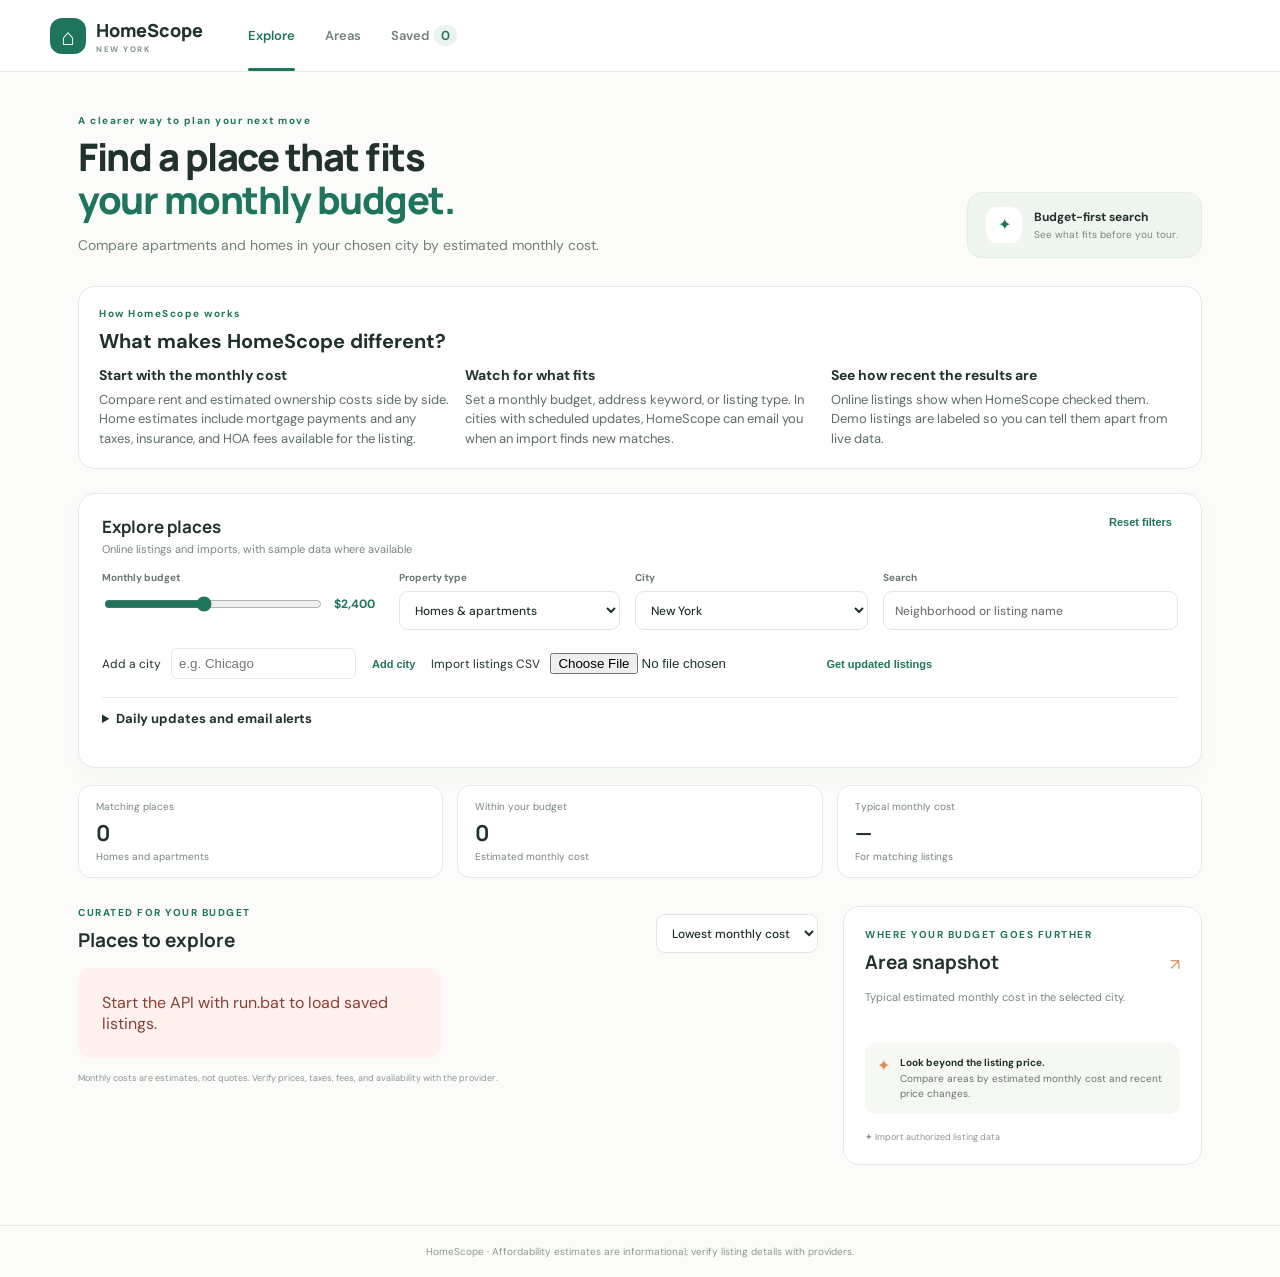
==== web/index.html @ d8117fb5 "initial" ====
<!doctype html>
<html lang="en"><head><meta charset="utf-8"><meta name="viewport" content="width=device-width, initial-scale=1"><title>HomeScope | Home Affordability Explorer</title><link rel="stylesheet" href="styles.css"></head>
<body>
<header class="topbar"><a class="brand" href="#"><span class="brand-mark">⌂</span><span>HomeScope<span class="brand-sub" id="currentCity">NEW YORK</span></span></a><nav><a class="active" href="#search">Explore</a><a href="#areas">Areas</a><a href="#saved">Saved <span id="savedCount" class="nav-count">0</span></a></nav><div class="account-buttons"><button class="clear-button" id="signIn" hidden>Sign in with Google</button><button class="clear-button" id="signOut" hidden>Sign out</button></div></header>
<main class="page">
<section class="hero"><div><p class="eyebrow">A clearer way to plan your next move</p><h1>Find a place that fits<br><em>your monthly budget.</em></h1><p class="intro">Compare apartments and homes in your chosen city by estimated monthly cost.</p></div><div class="hero-note"><span class="note-icon">✦</span><div><b>Budget-first search</b><small>See what fits before you tour.</small></div></div></section>
<p class="account-status" id="accountStatus" role="status"></p>
<section class="highlights" aria-labelledby="highlightsTitle">
  <p class="eyebrow">How HomeScope works</p>
  <h2 id="highlightsTitle">What makes HomeScope different?</h2>
  <div class="highlight-grid">
    <article><h3>Start with the monthly cost</h3><p>Compare rent and estimated ownership costs side by side. Home estimates include mortgage payments and any taxes, insurance, and HOA fees available for the listing.</p></article>
    <article><h3>Watch for what fits</h3><p>Set a monthly budget, address keyword, or listing type. In cities with scheduled updates, HomeScope can email you when an import finds new matches.</p></article>
    <article><h3>See how recent the results are</h3><p>Online listings show when HomeScope checked them. Demo listings are labeled so you can tell them apart from live data.</p></article>
  </div>
</section>
<section class="search-panel" id="search"><div class="filter-heading"><div><h2>Explore places</h2><p>Online listings and imports, with sample data where available</p></div><button class="clear-button" id="clearFilters">Reset filters</button></div><div class="filters"><label>Monthly budget <div class="range-row"><input id="budget" type="range" min="900" max="4200" step="100" value="2400"><strong id="budgetValue">$2,400</strong></div></label><label>Property type<select id="type"><option value="all">Homes & apartments</option><option value="House">Houses</option><option value="Apartment">Apartments</option></select></label><label>City<select id="area"><option>New York</option></select></label><label>Search<input id="searchText" type="search" placeholder="Neighborhood or listing name"></label></div>
<div class="city-tools">
<form id="addCity"><label for="cityName">Add a city</label><input id="cityName" maxlength="80" required placeholder="e.g. Chicago"><button class="clear-button" type="submit">Add city</button></form>
<label>Import listings CSV <input id="csvFile" type="file" accept=".csv,text/csv"></label>
<button class="clear-button" id="syncFeed" type="button">Get updated listings</button>
</div>
<details class="feed-settings">
<summary>Daily updates and email alerts</summary>
<p id="feedStatus" role="status"></p>
<form id="marketForm" hidden>
  <label>City for online listings <input id="marketCity" maxlength="80" required placeholder="e.g. Chicago"></label>
  <label>State abbreviation <input id="marketState" minlength="2" maxlength="2" pattern="[A-Za-z]{2}" required placeholder="IL"></label>
  <button class="clear-button">Add online location</button>
</form>
<label><input type="checkbox" id="scheduleCity" disabled> Include this city in daily sync</label>
<form id="watchForm">
<label>Email <input id="watchEmail" type="email" maxlength="254" required autocomplete="email"></label>
<label>Max estimated monthly cost <input id="watchBudget" type="number" min="1" max="100000" placeholder="Optional"></label>
<label>Address keyword <input id="watchKeyword" maxlength="100" placeholder="Optional"></label>
<label>Listing type <select id="watchType"><option value="all">Either</option><option value="House">For sale</option><option value="Apartment">For rent</option></select></label>
<p>Email watches are available to the owner and approved users. Set a budget, keyword, or listing type. Alerts only run for cities included in daily sync.</p>
<button class="clear-button" id="watchSave" disabled>Subscribe or update</button>
<button class="clear-button" id="watchRemove" type="button">Unsubscribe</button>
</form>
</details>
<details class="feed-settings" id="ownerPanel" hidden>
<summary>Manage sync-admin access</summary>
<form id="adminForm">
  <label>Verified Google email <input id="adminEmail" type="email" maxlength="254" required></label>
  <button class="clear-button" value="grant">Grant sync access</button>
  <button class="clear-button" value="revoke">Remove sync access</button>
</form>
<p id="adminStatus" role="status"></p>
</details>
<p class="muted" id="feedAction" role="status"></p>
<p id="cityStatus" class="muted" role="status"></p></section>
<section class="stats"><article><span>Matching places</span><b id="count">0</b><small>Homes and apartments</small></article><article><span>Within your budget</span><b id="affordableCount">0</b><small>Estimated monthly cost</small></article><article><span>Typical monthly cost</span><b id="avgPayment">—</b><small>For matching listings</small></article></section>
<div class="content-grid"><section class="results"><div class="section-head"><div><p class="eyebrow">CURATED FOR YOUR BUDGET</p><h2>Places to explore</h2></div><select id="sort"><option value="cost">Lowest monthly cost</option><option value="price">Lowest listing price</option><option value="change">Largest price drop</option></select></div><div class="listing-grid" id="listingGrid"></div><div class="empty hidden" id="empty">No listings match these filters. Try a different filter or import listings for this city.</div><p class="disclaimer">Monthly costs are estimates, not quotes. Verify prices, taxes, fees, and availability with the provider.</p></section>
<aside class="area-card" id="areas"><div class="section-head"><div><p class="eyebrow">WHERE YOUR BUDGET GOES FURTHER</p><h2>Area snapshot</h2></div><span class="spark">↗</span></div><p class="muted">Typical estimated monthly cost in the selected city.</p><div id="areaBars" class="area-bars"></div><div class="difference"><span class="spark">✦</span><p><b>Look beyond the listing price.</b><br>Compare areas by estimated monthly cost and recent price changes.</p></div><div class="demo-tag">✦ Import authorized listing data</div></aside></div>
</main><footer>HomeScope · Affordability estimates are informational; verify listing details with providers.</footer><script src="auth-config.js"></script><script src="auth.js"></script><script src="app.js"></script></body></html>
---- web/styles.css ----
@import url('https://fonts.googleapis.com/css2?family=DM+Sans:wght@400;500;600;700&family=Manrope:wght@500;600;700;800&display=swap');
:root{--ink:#20312e;--muted:#77857e;--line:#e4eae5;--green:#1f745e;--pale:#edf5ef;--cream:#f8f8f3;--orange:#d77545}*{box-sizing:border-box}body{margin:0;background:#fbfcfa;color:var(--ink);font-family:'DM Sans',Arial,sans-serif}.topbar{height:72px;background:#fff;border-bottom:1px solid var(--line);display:flex;align-items:center;padding:0 max(calc((100vw - 1180px)/2),28px);gap:45px}.brand{color:var(--ink);display:flex;gap:10px;align-items:center;text-decoration:none;font:800 18px Manrope}.brand-mark{width:36px;height:36px;background:var(--green);color:#fff;border-radius:12px;display:grid;place-items:center;font-size:23px}.brand-sub{display:block;font:700 8px 'DM Sans';letter-spacing:1.5px;color:#83928a;margin-top:2px}.topbar nav{display:flex;gap:30px;flex:1;height:100%;align-items:center}.topbar nav a{text-decoration:none;color:#73817b;font-size:13px;font-weight:600;height:100%;display:flex;align-items:center;position:relative}.topbar nav a.active{color:var(--green)}.topbar nav a.active:after{content:'';height:3px;background:var(--green);position:absolute;bottom:0;left:0;right:0;border-radius:3px}.nav-count{margin-left:5px;background:#eaf3ed;color:var(--green);border-radius:10px;padding:2px 7px}.avatar{background:#dcebe1;color:var(--green);width:34px;height:34px;border-radius:50%;display:grid;place-items:center;font-weight:700}.page{max-width:1180px;margin:auto;padding:42px 28px 60px}.hero{display:flex;justify-content:space-between;align-items:flex-end;gap:30px;padding-bottom:28px}.eyebrow{font-size:10px;letter-spacing:1.5px;font-weight:700;color:var(--green);margin:0 0 8px}.hero h1{font:800 38px/1.13 Manrope;margin:0;letter-spacing:-1.5px}.hero h1 em{font-style:normal;color:var(--green)}.intro{max-width:590px;color:#718078;font-size:14px;line-height:1.7;margin:13px 0 0}.hero-note{background:#eff6f0;border:1px solid #e2eee4;padding:14px 18px;border-radius:15px;display:flex;gap:12px;align-items:center;min-width:235px}.note-icon{background:#fff;width:36px;height:36px;border-radius:11px;color:var(--green);display:grid;place-items:center}.hero-note b,.hero-note small{display:block}.hero-note b{font-size:12px}.hero-note small{font-size:10px;color:var(--muted);margin-top:3px}.search-panel{background:#fff;border:1px solid var(--line);border-radius:17px;padding:21px 23px;box-shadow:0 8px 22px #223b2808}.filter-heading{display:flex;justify-content:space-between;align-items:start;margin-bottom:15px}.filter-heading h2,.section-head h2{margin:0;font:700 17px Manrope}.filter-heading p{margin:4px 0 0;font-size:11px;color:var(--muted)}.clear-button{border:0;background:none;color:var(--green);font-size:11px;font-weight:700;cursor:pointer}.filters{display:grid;grid-template-columns:1.15fr .9fr .95fr 1.2fr;gap:15px}.filters label{display:block;font-size:10px;font-weight:700;color:#697870}.filters select,.filters input[type=search],.section-head select{margin-top:7px;width:100%;height:39px;border:1px solid #e0e7e1;border-radius:9px;background:#fff;padding:0 11px;font:500 12px 'DM Sans';color:var(--ink);outline:none}.filters input:focus,.filters select:focus{border-color:#88bba4}.range-row{height:39px;display:flex;align-items:center;gap:10px}.range-row input{flex:1;accent-color:var(--green)}.range-row strong{font-size:12px;color:var(--green);min-width:50px}.stats{display:grid;grid-template-columns:repeat(3,1fr);gap:14px;margin:17px 0 28px}.stats article{background:#fff;border:1px solid var(--line);border-radius:13px;padding:14px 17px}.stats span,.stats small{display:block;color:var(--muted);font-size:10px}.stats b{display:block;font:700 22px Manrope;margin:5px 0 2px}.content-grid{display:grid;grid-template-columns:minmax(0,1.65fr) minmax(260px,.8fr);gap:25px}.section-head{display:flex;align-items:end;justify-content:space-between;margin-bottom:15px}.section-head h2{font-size:19px}.section-head select{width:auto;min-width:155px;margin:0}.listing-grid{display:grid;grid-template-columns:repeat(2,minmax(0,1fr));gap:14px}.listing{background:#fff;border:1px solid var(--line);border-radius:15px;overflow:hidden;transition:.2s}.listing:hover{transform:translateY(-2px);box-shadow:0 8px 22px #263a2c12}.listing-art{height:112px;position:relative;display:flex;align-items:end;padding:13px;color:#234138;background:linear-gradient(155deg,#dce8d8,#b7d2c0 60%,#e8e8d4)}.listing-art.apartment{background:linear-gradient(155deg,#dce4ea,#abc2ce 60%,#e8e6db)}.listing-art span{font-size:11px;font-weight:700;background:#ffffffc7;padding:6px 9px;border-radius:20px}.listing-art .drop{position:absolute;right:12px;top:12px;color:#a24e2d;background:#fff4ec}.heart{position:absolute;right:12px;bottom:11px;width:30px;height:30px;border:0;border-radius:50%;background:#fff;color:#718078;cursor:pointer;font-size:17px}.heart.saved{color:#d65b5b}.listing-info{padding:14px}.listing-top{display:flex;justify-content:space-between;gap:7px}.listing h3{font:700 14px Manrope;margin:0}.location{font-size:10px;color:var(--muted);margin-top:4px}.price{font:700 16px Manrope;text-align:right;white-space:nowrap}.price small{font:500 9px 'DM Sans';color:var(--muted);display:block}.facts{display:flex;gap:12px;border-bottom:1px solid var(--line);padding:11px 0;color:#6e7c74;font-size:10px}.cost-row{display:flex;justify-content:space-between;align-items:center;padding-top:10px}.cost-row span{font-size:10px;color:var(--muted)}.cost-row b{font-size:12px}.area-card{background:#fff;border:1px solid var(--line);border-radius:16px;padding:21px;height:max-content}.spark{color:#de8b52}.muted{font-size:11px;color:var(--muted);margin:6px 0 19px}.area-bars{display:grid;gap:15px}.area-line{display:grid;grid-template-columns:85px 1fr 54px;align-items:center;gap:8px;font-size:10px}.area-line .name{color:#5d6c64}.bar-bg{height:8px;background:#edf1ed;border-radius:8px;overflow:hidden}.bar{height:100%;border-radius:8px;background:linear-gradient(90deg,#6cb095,#1f745e)}.area-line .num{text-align:right;font-weight:700}.difference{display:flex;gap:10px;align-items:start;background:#f6f8f3;border-radius:11px;padding:12px;margin-top:20px}.difference p{font-size:10px;line-height:1.55;color:#66756d;margin:0}.difference b{color:var(--ink)}.demo-tag{margin-top:17px;color:#8b9690;font-size:9px}.empty{border:1px dashed #cbd8ce;padding:25px;border-radius:12px;color:var(--muted);font-size:12px;text-align:center}.hidden{display:none}.disclaimer{font-size:9px;color:#8a9690;line-height:1.5;margin-top:14px}footer{text-align:center;border-top:1px solid var(--line);padding:19px;color:#8c9991;font-size:10px}@media(max-width:800px){.topbar{padding:0 18px;gap:22px}.topbar nav{gap:17px}.page{padding:28px 18px 42px}.hero h1{font-size:32px}.hero-note{display:none}.content-grid{grid-template-columns:1fr}.area-card{order:2}.filters{grid-template-columns:1fr 1fr}}@media(max-width:520px){.topbar{height:61px}.brand{font-size:16px}.brand-mark{width:32px;height:32px}.topbar nav{justify-content:end;gap:13px}.topbar nav a{font-size:11px}.topbar nav a:nth-child(2){display:none}.avatar{display:none}.page{padding-top:25px}.hero h1{font-size:30px}.intro{font-size:12px}.filters{grid-template-columns:1fr 1fr;gap:10px}.stats{gap:7px}.stats article{padding:11px 9px}.stats span,.stats small{font-size:8px}.stats b{font-size:18px}.listing-grid{grid-template-columns:1fr}.section-head{align-items:start;gap:10px}.section-head h2{font-size:17px}.section-head select{font-size:10px;min-width:130px}.listing-art{height:128px}}
.toolbar-actions{display:flex;gap:8px;align-items:center}.source-link{display:inline-block;margin-top:8px;color:#466e56;font-size:12px}
.toolbar-actions{display:flex;gap:8px;align-items:center;flex-wrap:wrap}.source-link{display:inline-block;margin-top:8px;color:#466e56;font-size:12px}.error{padding:24px;color:#8b3f36;background:#fff1ee;border-radius:12px}

.city-tools,.city-tools form{display:flex;flex-wrap:wrap;align-items:center;gap:10px}.city-tools{margin-top:16px}.city-tools label{font-size:12px}.city-tools input{max-width:100%;padding:7px}.city-tools input[type=text],#cityName{border:1px solid var(--line);border-radius:6px}

.feed-settings{margin-top:16px;border-top:1px solid var(--line);padding-top:12px;font-size:13px}.feed-settings summary{cursor:pointer;font-weight:700}.feed-settings form{display:flex;flex-wrap:wrap;align-items:end;gap:10px;margin-top:12px}.feed-settings form[hidden]{display:none}.feed-settings form label{display:grid;gap:4px}.feed-settings form p{flex-basis:100%;margin:0;color:var(--muted)}.feed-settings form input,.feed-settings form select{padding:7px;border:1px solid var(--line);border-radius:6px;max-width:100%}

.account-status:empty{display:none}.account-status{font-size:13px;color:var(--muted)}.account-buttons{flex-shrink:0}.highlights{margin-bottom:24px;padding:20px;border:1px solid var(--line);border-radius:16px;background:#fff}.highlights h2{margin:0 0 12px;font-size:20px}.highlight-grid{display:grid;grid-template-columns:repeat(auto-fit,minmax(190px,1fr));gap:16px}.highlight-grid h3{font-size:14px;margin:0 0 6px}.highlight-grid p{font-size:13px;color:#5d6c64;margin:0;line-height:1.5}@media(max-width:560px){.topbar{height:auto;min-height:61px;flex-wrap:wrap;gap:10px;padding-block:10px}.topbar nav{flex:1;justify-content:center}.account-buttons .clear-button{font-size:11px}}
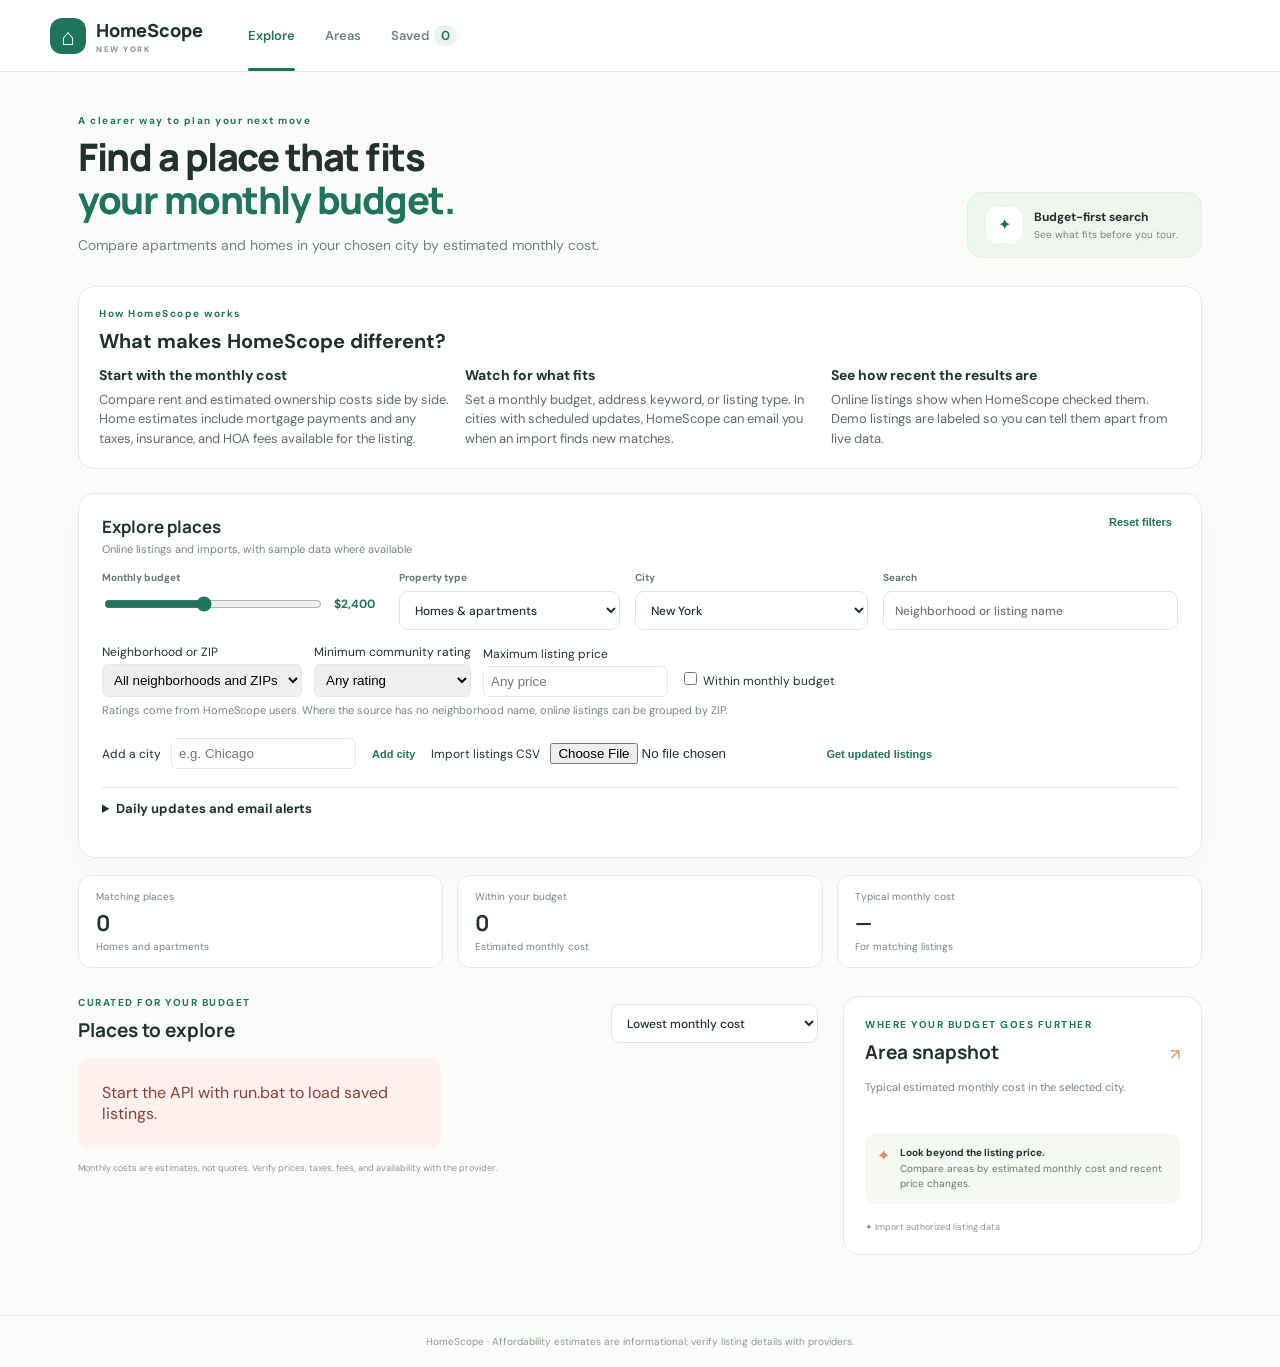
==== commit 11cf3705: "done" ====
--- a/web/index.html
+++ b/web/index.html
@@ -15,6 +15,21 @@
   </div>
 </section>
 <section class="search-panel" id="search"><div class="filter-heading"><div><h2>Explore places</h2><p>Online listings and imports, with sample data where available</p></div><button class="clear-button" id="clearFilters">Reset filters</button></div><div class="filters"><label>Monthly budget <div class="range-row"><input id="budget" type="range" min="900" max="4200" step="100" value="2400"><strong id="budgetValue">$2,400</strong></div></label><label>Property type<select id="type"><option value="all">Homes & apartments</option><option value="House">Houses</option><option value="Apartment">Apartments</option></select></label><label>City<select id="area"><option>New York</option></select></label><label>Search<input id="searchText" type="search" placeholder="Neighborhood or listing name"></label></div>
+<div class="location-filters">
+<label>Neighborhood or ZIP <select id="neighborhood"><option value="">All neighborhoods and ZIPs</option></select></label>
+<label>Minimum community rating <select id="minRating"><option value="0">Any rating</option><option value="3">3 stars and up</option><option value="4">4 stars and up</option><option value="5">5 stars</option></select></label>
+<label>Maximum listing price <input type="number" id="maxPrice" min="0" placeholder="Any price"></label>
+<label class="check-filter"><input type="checkbox" id="affordableOnly"> Within monthly budget</label>
+</div>
+<p class="muted">Ratings come from HomeScope users. Where the source has no neighborhood name, online listings can be grouped by ZIP.</p>
+<div id="accountLocations" class="city-tools" hidden>
+<label>Saved locations <select id="savedLocations"><option value="">Choose a saved location</option></select></label>
+<button class="clear-button" id="saveLocation" type="button">Save this location</button>
+<form id="ratingForm">
+<label>Rate the selected neighborhood <select id="ratingStars"><option value="5">5 stars</option><option value="4">4 stars</option><option value="3">3 stars</option><option value="2">2 stars</option><option value="1">1 star</option></select></label>
+<button class="clear-button" id="submitRating" type="submit" disabled>Save rating</button>
+</form>
+</div>
 <div class="city-tools">
 <form id="addCity"><label for="cityName">Add a city</label><input id="cityName" maxlength="80" required placeholder="e.g. Chicago"><button class="clear-button" type="submit">Add city</button></form>
 <label>Import listings CSV <input id="csvFile" type="file" accept=".csv,text/csv"></label>
@@ -32,9 +47,11 @@
 <form id="watchForm">
 <label>Email <input id="watchEmail" type="email" maxlength="254" required autocomplete="email"></label>
 <label>Max estimated monthly cost <input id="watchBudget" type="number" min="1" max="100000" placeholder="Optional"></label>
+<label>Neighborhood or ZIP <select id="watchNeighborhood"><option value="">Any</option></select></label>
 <label>Address keyword <input id="watchKeyword" maxlength="100" placeholder="Optional"></label>
+<label>Preferred email hour (UTC) <select id="watchHour"></select></label>
 <label>Listing type <select id="watchType"><option value="all">Either</option><option value="House">For sale</option><option value="Apartment">For rent</option></select></label>
-<p>Email watches are available to the owner and approved users. Set a budget, keyword, or listing type. Alerts only run for cities included in daily sync.</p>
+<p>Email watches are available to the owner and approved users. Choose a neighborhood, budget, keyword, or listing type. Alerts go out at your selected UTC hour when a scheduled import finds new matches.</p>
 <button class="clear-button" id="watchSave" disabled>Subscribe or update</button>
 <button class="clear-button" id="watchRemove" type="button">Unsubscribe</button>
 </form>
@@ -51,6 +68,6 @@
 <p class="muted" id="feedAction" role="status"></p>
 <p id="cityStatus" class="muted" role="status"></p></section>
 <section class="stats"><article><span>Matching places</span><b id="count">0</b><small>Homes and apartments</small></article><article><span>Within your budget</span><b id="affordableCount">0</b><small>Estimated monthly cost</small></article><article><span>Typical monthly cost</span><b id="avgPayment">—</b><small>For matching listings</small></article></section>
-<div class="content-grid"><section class="results"><div class="section-head"><div><p class="eyebrow">CURATED FOR YOUR BUDGET</p><h2>Places to explore</h2></div><select id="sort"><option value="cost">Lowest monthly cost</option><option value="price">Lowest listing price</option><option value="change">Largest price drop</option></select></div><div class="listing-grid" id="listingGrid"></div><div class="empty hidden" id="empty">No listings match these filters. Try a different filter or import listings for this city.</div><p class="disclaimer">Monthly costs are estimates, not quotes. Verify prices, taxes, fees, and availability with the provider.</p></section>
+<div class="content-grid"><section class="results"><div class="section-head"><div><p class="eyebrow">CURATED FOR YOUR BUDGET</p><h2>Places to explore</h2></div><select id="sort"><option value="cost">Lowest monthly cost</option><option value="price">Lowest listing price</option><option value="change">Largest price drop</option><option value="rating">Highest neighborhood rating</option></select></div><div class="listing-grid" id="listingGrid"></div><div class="empty hidden" id="empty">No listings match these filters. Try a different filter or import listings for this city.</div><p class="disclaimer">Monthly costs are estimates, not quotes. Verify prices, taxes, fees, and availability with the provider.</p></section>
 <aside class="area-card" id="areas"><div class="section-head"><div><p class="eyebrow">WHERE YOUR BUDGET GOES FURTHER</p><h2>Area snapshot</h2></div><span class="spark">↗</span></div><p class="muted">Typical estimated monthly cost in the selected city.</p><div id="areaBars" class="area-bars"></div><div class="difference"><span class="spark">✦</span><p><b>Look beyond the listing price.</b><br>Compare areas by estimated monthly cost and recent price changes.</p></div><div class="demo-tag">✦ Import authorized listing data</div></aside></div>
 </main><footer>HomeScope · Affordability estimates are informational; verify listing details with providers.</footer><script src="auth-config.js"></script><script src="auth.js"></script><script src="app.js"></script></body></html>
--- a/web/styles.css
+++ b/web/styles.css
@@ -8,3 +8,5 @@
 .feed-settings{margin-top:16px;border-top:1px solid var(--line);padding-top:12px;font-size:13px}.feed-settings summary{cursor:pointer;font-weight:700}.feed-settings form{display:flex;flex-wrap:wrap;align-items:end;gap:10px;margin-top:12px}.feed-settings form[hidden]{display:none}.feed-settings form label{display:grid;gap:4px}.feed-settings form p{flex-basis:100%;margin:0;color:var(--muted)}.feed-settings form input,.feed-settings form select{padding:7px;border:1px solid var(--line);border-radius:6px;max-width:100%}
 
 .account-status:empty{display:none}.account-status{font-size:13px;color:var(--muted)}.account-buttons{flex-shrink:0}.highlights{margin-bottom:24px;padding:20px;border:1px solid var(--line);border-radius:16px;background:#fff}.highlights h2{margin:0 0 12px;font-size:20px}.highlight-grid{display:grid;grid-template-columns:repeat(auto-fit,minmax(190px,1fr));gap:16px}.highlight-grid h3{font-size:14px;margin:0 0 6px}.highlight-grid p{font-size:13px;color:#5d6c64;margin:0;line-height:1.5}@media(max-width:560px){.topbar{height:auto;min-height:61px;flex-wrap:wrap;gap:10px;padding-block:10px}.topbar nav{flex:1;justify-content:center}.account-buttons .clear-button{font-size:11px}}
+
+.location-filters{display:flex;flex-wrap:wrap;gap:12px;margin-top:14px;align-items:end}.location-filters label,.city-tools label{font-size:12px}.location-filters label:not(.check-filter){display:grid;gap:4px}.location-filters select,.location-filters input:not([type=checkbox]),.city-tools select{padding:7px;border:1px solid var(--line);border-radius:6px;max-width:100%}.location-filters .check-filter{padding-block:8px}.city-tools[hidden]{display:none}
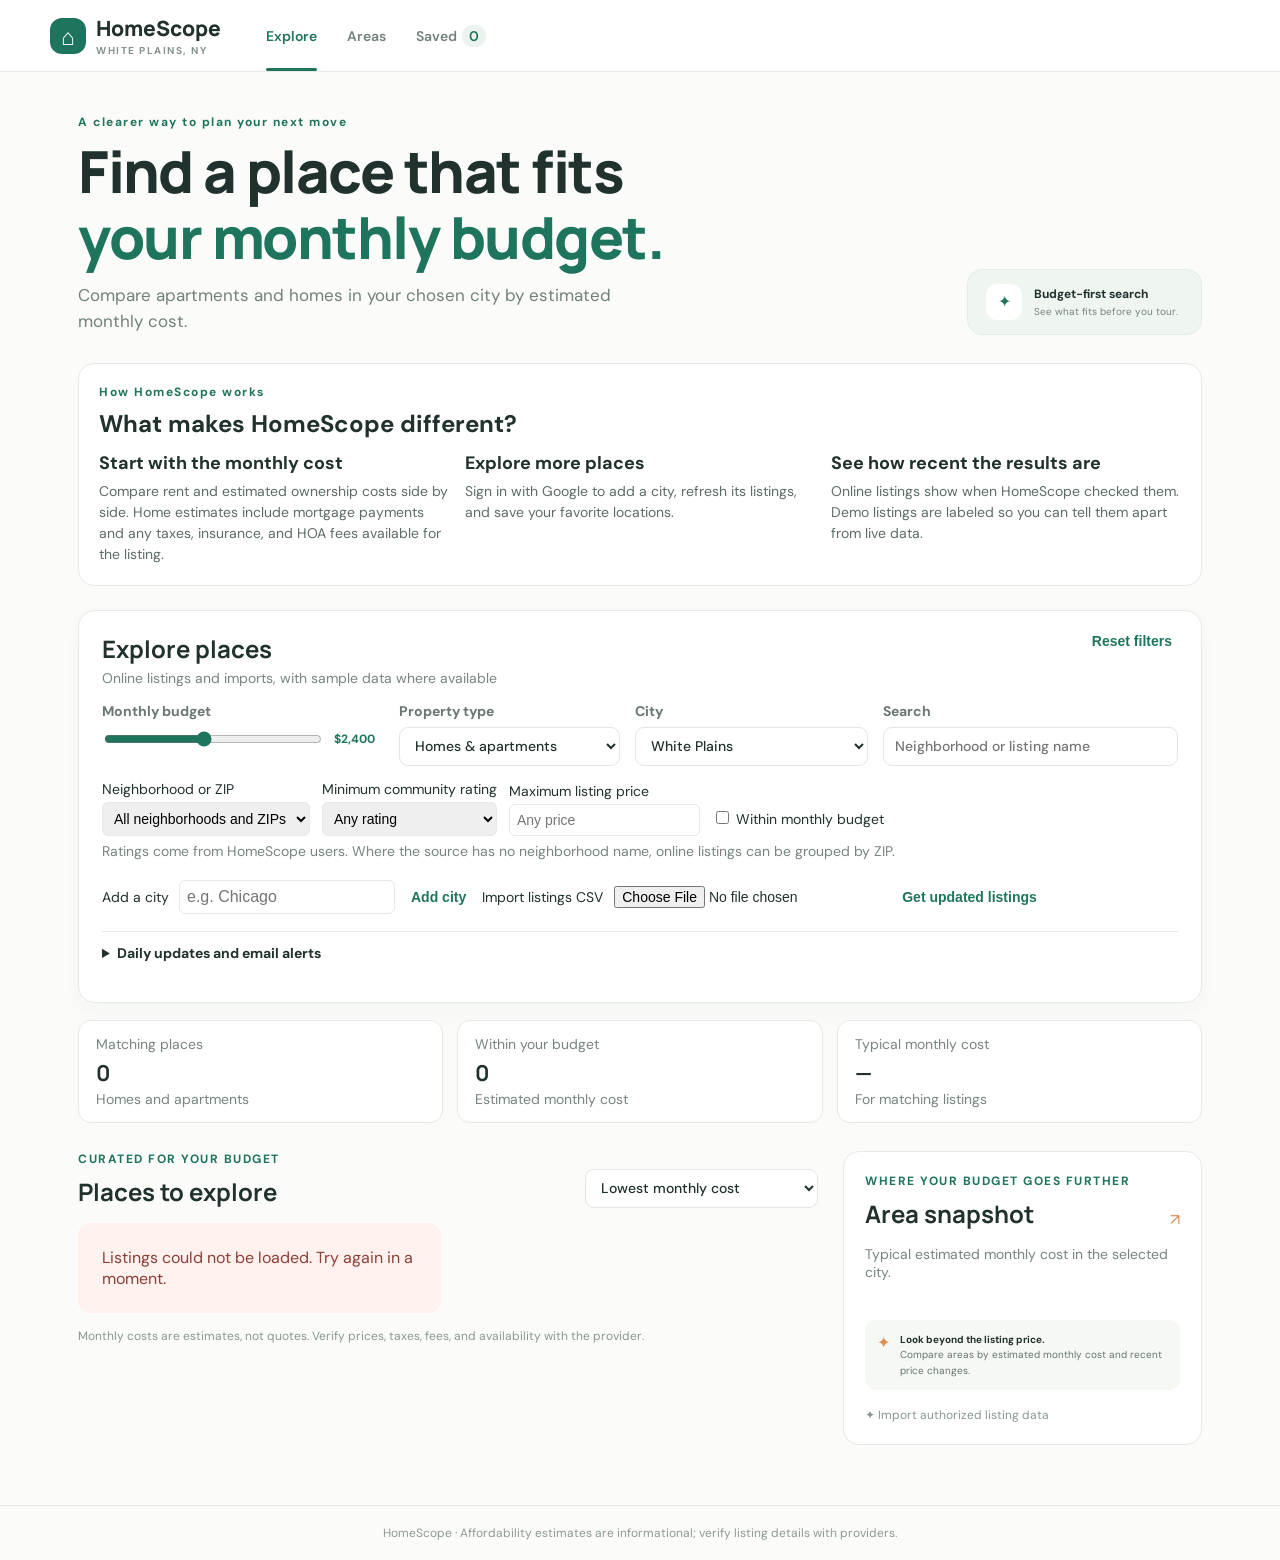
==== commit fa137f80: "ui update" ====
--- a/web/index.html
+++ b/web/index.html
@@ -1,20 +1,22 @@
 <!doctype html>
 <html lang="en"><head><meta charset="utf-8"><meta name="viewport" content="width=device-width, initial-scale=1"><title>HomeScope | Home Affordability Explorer</title><link rel="stylesheet" href="styles.css"></head>
 <body>
-<header class="topbar"><a class="brand" href="#"><span class="brand-mark">⌂</span><span>HomeScope<span class="brand-sub" id="currentCity">NEW YORK</span></span></a><nav><a class="active" href="#search">Explore</a><a href="#areas">Areas</a><a href="#saved">Saved <span id="savedCount" class="nav-count">0</span></a></nav><div class="account-buttons"><button class="clear-button" id="signIn" hidden>Sign in with Google</button><button class="clear-button" id="signOut" hidden>Sign out</button></div></header>
+<header class="topbar"><a class="brand" href="#"><span class="brand-mark">⌂</span><span>HomeScope<span class="brand-sub" id="currentCity">WHITE PLAINS, NY</span></span></a><nav><a class="active" href="#search">Explore</a><a href="#areas">Areas</a><a href="#saved">Saved <span id="savedCount" class="nav-count">0</span></a></nav><div class="account-buttons"><button class="clear-button" id="signIn" hidden>Sign in with Google</button><button class="clear-button" id="signOut" hidden>Sign out</button></div></header>
 <main class="page">
 <section class="hero"><div><p class="eyebrow">A clearer way to plan your next move</p><h1>Find a place that fits<br><em>your monthly budget.</em></h1><p class="intro">Compare apartments and homes in your chosen city by estimated monthly cost.</p></div><div class="hero-note"><span class="note-icon">✦</span><div><b>Budget-first search</b><small>See what fits before you tour.</small></div></div></section>
 <p class="account-status" id="accountStatus" role="status"></p>
+<p class="account-status" id="guestHelp" hidden>Explore White Plains, New York, without an account. Sign in with Google to get listings for other locations.</p>
+<p class="account-status" id="emailAccessHelp" hidden>This personal project demonstrates how listing imports and alerts work. Contact the project owner to request access to the email subscriptions group.</p>
 <section class="highlights" aria-labelledby="highlightsTitle">
   <p class="eyebrow">How HomeScope works</p>
   <h2 id="highlightsTitle">What makes HomeScope different?</h2>
   <div class="highlight-grid">
     <article><h3>Start with the monthly cost</h3><p>Compare rent and estimated ownership costs side by side. Home estimates include mortgage payments and any taxes, insurance, and HOA fees available for the listing.</p></article>
-    <article><h3>Watch for what fits</h3><p>Set a monthly budget, address keyword, or listing type. In cities with scheduled updates, HomeScope can email you when an import finds new matches.</p></article>
+    <article><h3>Explore more places</h3><p>Sign in with Google to add a city, refresh its listings, and save your favorite locations.</p></article>
     <article><h3>See how recent the results are</h3><p>Online listings show when HomeScope checked them. Demo listings are labeled so you can tell them apart from live data.</p></article>
   </div>
 </section>
-<section class="search-panel" id="search"><div class="filter-heading"><div><h2>Explore places</h2><p>Online listings and imports, with sample data where available</p></div><button class="clear-button" id="clearFilters">Reset filters</button></div><div class="filters"><label>Monthly budget <div class="range-row"><input id="budget" type="range" min="900" max="4200" step="100" value="2400"><strong id="budgetValue">$2,400</strong></div></label><label>Property type<select id="type"><option value="all">Homes & apartments</option><option value="House">Houses</option><option value="Apartment">Apartments</option></select></label><label>City<select id="area"><option>New York</option></select></label><label>Search<input id="searchText" type="search" placeholder="Neighborhood or listing name"></label></div>
+<section class="search-panel" id="search"><div class="filter-heading"><div><h2>Explore places</h2><p>Online listings and imports, with sample data where available</p></div><button class="clear-button" id="clearFilters">Reset filters</button></div><div class="filters"><label>Monthly budget <div class="range-row"><input id="budget" type="range" min="900" max="4200" step="100" value="2400"><strong id="budgetValue">$2,400</strong></div></label><label>Property type<select id="type"><option value="all">Homes & apartments</option><option value="House">Houses</option><option value="Apartment">Apartments</option></select></label><label>City<select id="area"><option>White Plains</option></select></label><label>Search<input id="searchText" type="search" placeholder="Neighborhood or listing name"></label></div>
 <div class="location-filters">
 <label>Neighborhood or ZIP <select id="neighborhood"><option value="">All neighborhoods and ZIPs</option></select></label>
 <label>Minimum community rating <select id="minRating"><option value="0">Any rating</option><option value="3">3 stars and up</option><option value="4">4 stars and up</option><option value="5">5 stars</option></select></label>
@@ -31,18 +33,19 @@
 </form>
 </div>
 <div class="city-tools">
-<form id="addCity"><label for="cityName">Add a city</label><input id="cityName" maxlength="80" required placeholder="e.g. Chicago"><button class="clear-button" type="submit">Add city</button></form>
-<label>Import listings CSV <input id="csvFile" type="file" accept=".csv,text/csv"></label>
-<button class="clear-button" id="syncFeed" type="button">Get updated listings</button>
-</div>
-<details class="feed-settings">
-<summary>Daily updates and email alerts</summary>
-<p id="feedStatus" role="status"></p>
+<form id="addCity" hidden><label for="cityName">Add a city</label><input id="cityName" maxlength="80" required placeholder="e.g. Chicago"><button class="clear-button" type="submit">Add city</button></form>
+<label hidden>Import listings CSV <input id="csvFile" type="file" accept=".csv,text/csv"></label>
 <form id="marketForm" hidden>
   <label>City for online listings <input id="marketCity" maxlength="80" required placeholder="e.g. Chicago"></label>
   <label>State abbreviation <input id="marketState" minlength="2" maxlength="2" pattern="[A-Za-z]{2}" required placeholder="IL"></label>
   <button class="clear-button">Add online location</button>
 </form>
+<button class="clear-button" id="syncFeed" type="button" hidden>Get updated listings</button>
+</div>
+<details class="feed-settings" id="emailPanel" hidden>
+<summary>Daily updates and email alerts</summary>
+<p id="feedStatus" role="status"></p>
+
 <label><input type="checkbox" id="scheduleCity" disabled> Include this city in daily sync</label>
 <form id="watchForm">
 <label>Email <input id="watchEmail" type="email" maxlength="254" required autocomplete="email"></label>
--- a/web/styles.css
+++ b/web/styles.css
@@ -10,3 +10,23 @@
 .account-status:empty{display:none}.account-status{font-size:13px;color:var(--muted)}.account-buttons{flex-shrink:0}.highlights{margin-bottom:24px;padding:20px;border:1px solid var(--line);border-radius:16px;background:#fff}.highlights h2{margin:0 0 12px;font-size:20px}.highlight-grid{display:grid;grid-template-columns:repeat(auto-fit,minmax(190px,1fr));gap:16px}.highlight-grid h3{font-size:14px;margin:0 0 6px}.highlight-grid p{font-size:13px;color:#5d6c64;margin:0;line-height:1.5}@media(max-width:560px){.topbar{height:auto;min-height:61px;flex-wrap:wrap;gap:10px;padding-block:10px}.topbar nav{flex:1;justify-content:center}.account-buttons .clear-button{font-size:11px}}
 
 .location-filters{display:flex;flex-wrap:wrap;gap:12px;margin-top:14px;align-items:end}.location-filters label,.city-tools label{font-size:12px}.location-filters label:not(.check-filter){display:grid;gap:4px}.location-filters select,.location-filters input:not([type=checkbox]),.city-tools select{padding:7px;border:1px solid var(--line);border-radius:6px;max-width:100%}.location-filters .check-filter{padding-block:8px}.city-tools[hidden]{display:none}
+
+[hidden]{display:none!important}
+body{font-size:16px}
+.brand{font-size:21px}.brand-sub{font-size:10px}.topbar nav a,.clear-button{font-size:14px}
+.hero h1{font-size:clamp(36px,5vw,58px)}.intro,.account-status{font-size:17px;line-height:1.55}
+.highlights h2,.filter-heading h2,.section-head h2{font-size:24px}
+.highlight-grid h3,.listing-top h3{font-size:18px}
+.highlight-grid p,.filter-heading p,.muted,.location,.facts,.cost-row span,.empty,.feed-settings,.source-link{font-size:14px}
+.filters label,.location-filters label,.city-tools label,.area-line,.stats span,.stats small{font-size:14px}
+input,select,button{font-size:inherit}
+.eyebrow,.demo-tag,.disclaimer,footer{font-size:12px}
+.price,.cost-row b{font-size:16px}.price small{font-size:12px}
+.area-line{grid-template-columns:minmax(70px,1fr) minmax(40px,1fr) auto}
+@media(max-width:560px){
+ .topbar nav a,.account-buttons .clear-button{font-size:13px}
+ .stats span,.stats small{font-size:12px}
+ .section-head select{font-size:13px;min-width:0}
+}
+
+.filters select,.filters input[type=search],.section-head select{font-size:14px}
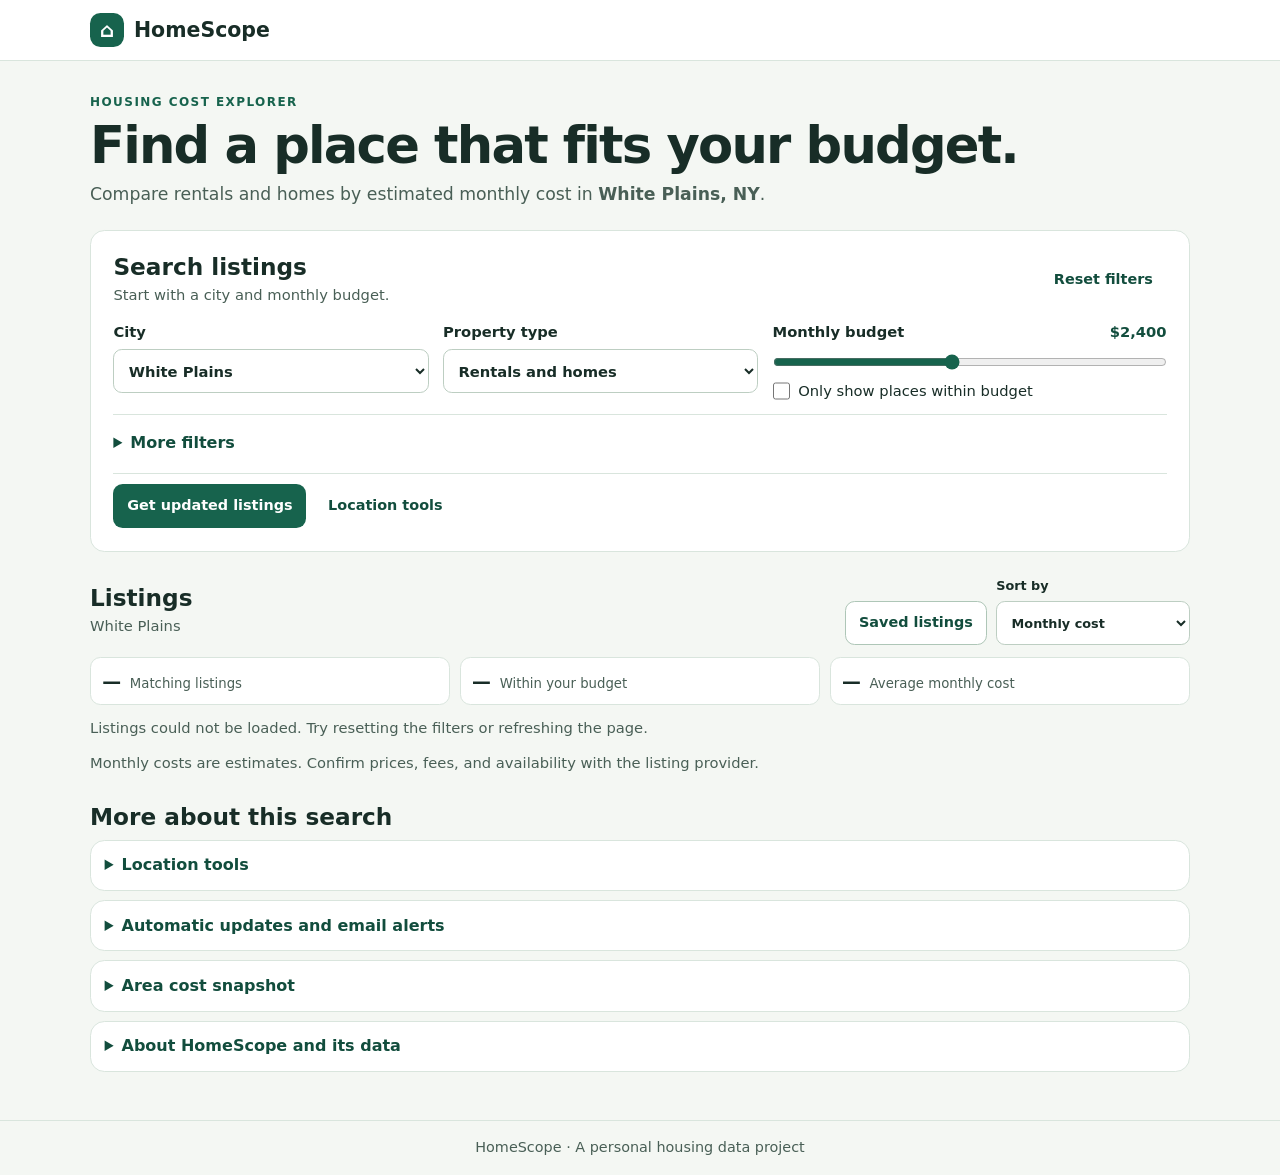
==== commit d787296a: "dns" ====
--- a/web/index.html
+++ b/web/index.html
@@ -1,76 +1,168 @@
 <!doctype html>
-<html lang="en"><head><meta charset="utf-8"><meta name="viewport" content="width=device-width, initial-scale=1"><title>HomeScope | Home Affordability Explorer</title><link rel="stylesheet" href="styles.css"></head>
+<html lang="en">
+<head>
+  <meta charset="utf-8">
+  <meta name="viewport" content="width=device-width, initial-scale=1">
+  <title>HomeScope | Compare housing costs</title>
+  <link rel="stylesheet" href="styles.css">
+</head>
 <body>
-<header class="topbar"><a class="brand" href="#"><span class="brand-mark">⌂</span><span>HomeScope<span class="brand-sub" id="currentCity">WHITE PLAINS, NY</span></span></a><nav><a class="active" href="#search">Explore</a><a href="#areas">Areas</a><a href="#saved">Saved <span id="savedCount" class="nav-count">0</span></a></nav><div class="account-buttons"><button class="clear-button" id="signIn" hidden>Sign in with Google</button><button class="clear-button" id="signOut" hidden>Sign out</button></div></header>
+<a class="skip-link" href="#search">Skip to search</a>
+<header class="topbar">
+  <div class="topbar-inner">
+    <a class="brand" href="./"><span class="brand-mark" aria-hidden="true">⌂</span>HomeScope</a>
+    <div class="account-buttons">
+      <span class="account-status" id="accountStatus" role="status"></span>
+      <button class="button primary" id="signIn" type="button" hidden>Sign in with Google</button>
+      <button class="button quiet" id="signOut" type="button" hidden>Sign out</button>
+    </div>
+  </div>
+</header>
 <main class="page">
-<section class="hero"><div><p class="eyebrow">A clearer way to plan your next move</p><h1>Find a place that fits<br><em>your monthly budget.</em></h1><p class="intro">Compare apartments and homes in your chosen city by estimated monthly cost.</p></div><div class="hero-note"><span class="note-icon">✦</span><div><b>Budget-first search</b><small>See what fits before you tour.</small></div></div></section>
-<p class="account-status" id="accountStatus" role="status"></p>
-<p class="account-status" id="guestHelp" hidden>Explore White Plains, New York, without an account. Sign in with Google to get listings for other locations.</p>
-<p class="account-status" id="emailAccessHelp" hidden>This personal project demonstrates how listing imports and alerts work. Contact the project owner to request access to the email subscriptions group.</p>
-<section class="highlights" aria-labelledby="highlightsTitle">
-  <p class="eyebrow">How HomeScope works</p>
-  <h2 id="highlightsTitle">What makes HomeScope different?</h2>
-  <div class="highlight-grid">
-    <article><h3>Start with the monthly cost</h3><p>Compare rent and estimated ownership costs side by side. Home estimates include mortgage payments and any taxes, insurance, and HOA fees available for the listing.</p></article>
-    <article><h3>Explore more places</h3><p>Sign in with Google to add a city, refresh its listings, and save your favorite locations.</p></article>
-    <article><h3>See how recent the results are</h3><p>Online listings show when HomeScope checked them. Demo listings are labeled so you can tell them apart from live data.</p></article>
-  </div>
-</section>
-<section class="search-panel" id="search"><div class="filter-heading"><div><h2>Explore places</h2><p>Online listings and imports, with sample data where available</p></div><button class="clear-button" id="clearFilters">Reset filters</button></div><div class="filters"><label>Monthly budget <div class="range-row"><input id="budget" type="range" min="900" max="4200" step="100" value="2400"><strong id="budgetValue">$2,400</strong></div></label><label>Property type<select id="type"><option value="all">Homes & apartments</option><option value="House">Houses</option><option value="Apartment">Apartments</option></select></label><label>City<select id="area"><option>White Plains</option></select></label><label>Search<input id="searchText" type="search" placeholder="Neighborhood or listing name"></label></div>
-<div class="location-filters">
-<label>Neighborhood or ZIP <select id="neighborhood"><option value="">All neighborhoods and ZIPs</option></select></label>
-<label>Minimum community rating <select id="minRating"><option value="0">Any rating</option><option value="3">3 stars and up</option><option value="4">4 stars and up</option><option value="5">5 stars</option></select></label>
-<label>Maximum listing price <input type="number" id="maxPrice" min="0" placeholder="Any price"></label>
-<label class="check-filter"><input type="checkbox" id="affordableOnly"> Within monthly budget</label>
-</div>
-<p class="muted">Ratings come from HomeScope users. Where the source has no neighborhood name, online listings can be grouped by ZIP.</p>
-<div id="accountLocations" class="city-tools" hidden>
-<label>Saved locations <select id="savedLocations"><option value="">Choose a saved location</option></select></label>
-<button class="clear-button" id="saveLocation" type="button">Save this location</button>
-<form id="ratingForm">
-<label>Rate the selected neighborhood <select id="ratingStars"><option value="5">5 stars</option><option value="4">4 stars</option><option value="3">3 stars</option><option value="2">2 stars</option><option value="1">1 star</option></select></label>
-<button class="clear-button" id="submitRating" type="submit" disabled>Save rating</button>
-</form>
-</div>
-<div class="city-tools">
-<form id="addCity" hidden><label for="cityName">Add a city</label><input id="cityName" maxlength="80" required placeholder="e.g. Chicago"><button class="clear-button" type="submit">Add city</button></form>
-<label hidden>Import listings CSV <input id="csvFile" type="file" accept=".csv,text/csv"></label>
-<form id="marketForm" hidden>
-  <label>City for online listings <input id="marketCity" maxlength="80" required placeholder="e.g. Chicago"></label>
-  <label>State abbreviation <input id="marketState" minlength="2" maxlength="2" pattern="[A-Za-z]{2}" required placeholder="IL"></label>
-  <button class="clear-button">Add online location</button>
-</form>
-<button class="clear-button" id="syncFeed" type="button" hidden>Get updated listings</button>
-</div>
-<details class="feed-settings" id="emailPanel" hidden>
-<summary>Daily updates and email alerts</summary>
-<p id="feedStatus" role="status"></p>
+  <section class="hero" aria-labelledby="pageTitle">
+    <p class="eyebrow">HOUSING COST EXPLORER</p>
+    <h1 id="pageTitle">Find a place that fits your budget.</h1>
+    <p class="intro">Compare rentals and homes by estimated monthly cost in <strong id="currentCity">White Plains, NY</strong>.</p>
+    <div class="guest-note" id="guestHelp" hidden>
+      <div><strong>Browsing the White Plains preview</strong><p>Sign in with Google to search other locations, refresh listings, and save places.</p></div>
+      <button class="button secondary" id="guestSignIn" type="button">Sign in with Google</button>
+    </div>
+  </section>
 
-<label><input type="checkbox" id="scheduleCity" disabled> Include this city in daily sync</label>
-<form id="watchForm">
-<label>Email <input id="watchEmail" type="email" maxlength="254" required autocomplete="email"></label>
-<label>Max estimated monthly cost <input id="watchBudget" type="number" min="1" max="100000" placeholder="Optional"></label>
-<label>Neighborhood or ZIP <select id="watchNeighborhood"><option value="">Any</option></select></label>
-<label>Address keyword <input id="watchKeyword" maxlength="100" placeholder="Optional"></label>
-<label>Preferred email hour (UTC) <select id="watchHour"></select></label>
-<label>Listing type <select id="watchType"><option value="all">Either</option><option value="House">For sale</option><option value="Apartment">For rent</option></select></label>
-<p>Email watches are available to the owner and approved users. Choose a neighborhood, budget, keyword, or listing type. Alerts go out at your selected UTC hour when a scheduled import finds new matches.</p>
-<button class="clear-button" id="watchSave" disabled>Subscribe or update</button>
-<button class="clear-button" id="watchRemove" type="button">Unsubscribe</button>
-</form>
-</details>
-<details class="feed-settings" id="ownerPanel" hidden>
-<summary>Manage sync-admin access</summary>
-<form id="adminForm">
-  <label>Verified Google email <input id="adminEmail" type="email" maxlength="254" required></label>
-  <button class="clear-button" value="grant">Grant sync access</button>
-  <button class="clear-button" value="revoke">Remove sync access</button>
-</form>
-<p id="adminStatus" role="status"></p>
-</details>
-<p class="muted" id="feedAction" role="status"></p>
-<p id="cityStatus" class="muted" role="status"></p></section>
-<section class="stats"><article><span>Matching places</span><b id="count">0</b><small>Homes and apartments</small></article><article><span>Within your budget</span><b id="affordableCount">0</b><small>Estimated monthly cost</small></article><article><span>Typical monthly cost</span><b id="avgPayment">—</b><small>For matching listings</small></article></section>
-<div class="content-grid"><section class="results"><div class="section-head"><div><p class="eyebrow">CURATED FOR YOUR BUDGET</p><h2>Places to explore</h2></div><select id="sort"><option value="cost">Lowest monthly cost</option><option value="price">Lowest listing price</option><option value="change">Largest price drop</option><option value="rating">Highest neighborhood rating</option></select></div><div class="listing-grid" id="listingGrid"></div><div class="empty hidden" id="empty">No listings match these filters. Try a different filter or import listings for this city.</div><p class="disclaimer">Monthly costs are estimates, not quotes. Verify prices, taxes, fees, and availability with the provider.</p></section>
-<aside class="area-card" id="areas"><div class="section-head"><div><p class="eyebrow">WHERE YOUR BUDGET GOES FURTHER</p><h2>Area snapshot</h2></div><span class="spark">↗</span></div><p class="muted">Typical estimated monthly cost in the selected city.</p><div id="areaBars" class="area-bars"></div><div class="difference"><span class="spark">✦</span><p><b>Look beyond the listing price.</b><br>Compare areas by estimated monthly cost and recent price changes.</p></div><div class="demo-tag">✦ Import authorized listing data</div></aside></div>
-</main><footer>HomeScope · Affordability estimates are informational; verify listing details with providers.</footer><script src="auth-config.js"></script><script src="auth.js"></script><script src="app.js"></script></body></html>+  <section class="search-panel panel" id="search" aria-labelledby="searchTitle">
+    <div class="section-head">
+      <div><h2 id="searchTitle">Search listings</h2><p class="muted">Start with a city and monthly budget.</p></div>
+      <button class="button quiet" id="clearFilters" type="button">Reset filters</button>
+    </div>
+    <div class="filters">
+      <label>City <select id="area"><option>White Plains</option></select></label>
+      <label>Property type
+        <select id="type"><option value="all">Rentals and homes</option><option value="Apartment">Rentals</option><option value="House">Homes for sale</option></select>
+      </label>
+      <div class="budget-filter">
+        <label for="budget">Monthly budget <output id="budgetValue" for="budget">$2,400</output></label>
+        <input id="budget" type="range" min="900" max="4200" step="100" value="2400" aria-describedby="budgetHint">
+        <label class="check-filter" id="budgetHint"><input type="checkbox" id="affordableOnly"> Only show places within budget</label>
+      </div>
+    </div>
+    <details class="disclosure">
+      <summary>More filters</summary>
+      <div class="detail-grid">
+        <label>Neighborhood or ZIP <select id="neighborhood"><option value="">All neighborhoods and ZIPs</option></select></label>
+        <label>Minimum community rating
+          <select id="minRating"><option value="0">Any rating</option><option value="3">3 stars and up</option><option value="4">4 stars and up</option><option value="5">5 stars</option></select>
+        </label>
+        <label>Maximum listing price <input type="number" id="maxPrice" min="0" placeholder="Any price"></label>
+        <label>Search by name or address <input id="searchText" type="search" placeholder="e.g. Downtown"></label>
+      </div>
+      <p class="muted">Ratings come from HomeScope users. Some listings have a ZIP code in place of a neighborhood name.</p>
+    </details>
+    <div class="location-actions" id="locationActions" hidden>
+      <button class="button primary" id="syncFeed" type="button" hidden>Get updated listings</button>
+      <button class="button secondary" id="saveLocation" type="button" hidden>Save this location</button>
+      <button class="button quiet" id="openLocations" type="button">Location tools</button>
+    </div>
+    <p class="status" id="feedAction" role="status"></p>
+    <p class="status" id="cityStatus" role="status"></p>
+  </section>
+
+  <section class="results" id="results" aria-labelledby="resultsTitle">
+    <div class="section-head results-head">
+      <div><h2 id="resultsTitle">Listings</h2><p class="muted" id="resultsContext"></p></div>
+      <div class="results-actions">
+        <button class="button secondary" id="savedToggle" type="button" aria-pressed="false" hidden>Saved listings</button>
+        <label>Sort by
+          <select id="sort"><option value="cost">Monthly cost</option><option value="price">Listing price</option><option value="change">Largest price drop</option><option value="rating">Neighborhood rating</option></select>
+        </label>
+      </div>
+    </div>
+    <div class="stats" aria-label="Results summary">
+      <article><b id="count">—</b><span>Matching listings</span></article>
+      <article><b id="affordableCount">—</b><span>Within your budget</span></article>
+      <article><b id="avgPayment">—</b><span>Average monthly cost</span></article>
+    </div>
+    <p id="listingStatus" class="status" role="status">Loading listings…</p>
+    <div class="listing-grid" id="listingGrid" aria-busy="true"></div>
+    <div class="empty panel" id="empty" hidden></div>
+    <p class="disclaimer">Monthly costs are estimates. Confirm prices, fees, and availability with the listing provider.</p>
+  </section>
+
+  <section class="tools-section" aria-labelledby="toolsTitle">
+    <h2 id="toolsTitle">More about this search</h2>
+    <p class="muted" id="emailAccessHelp" hidden>Contact the project owner to request access to the email subscriptions group.</p>
+    <details class="panel tool-panel" id="locationTools" hidden>
+      <summary>Location tools</summary>
+      <div class="tool-content">
+        <div id="accountLocations" class="tool-group" hidden>
+          <label>Open a saved location <select id="savedLocations"><option value="">Choose a saved location</option></select></label>
+          <form id="ratingForm">
+            <label>Rate the selected neighborhood
+              <select id="ratingStars"><option value="5">5 stars</option><option value="4">4 stars</option><option value="3">3 stars</option><option value="2">2 stars</option><option value="1">1 star</option></select>
+            </label>
+            <button class="button secondary" id="submitRating" type="submit" disabled>Save rating</button>
+          </form>
+        </div>
+        <form id="addCity" hidden>
+          <label>City <input id="cityName" maxlength="80" required placeholder="Chicago"></label>
+          <button class="button secondary" type="submit">Add city</button>
+        </form>
+        <form id="marketForm" hidden>
+          <label>Add an online city <input id="marketCity" maxlength="80" required placeholder="Chicago"></label>
+          <label>State abbreviation <input id="marketState" minlength="2" maxlength="2" pattern="[A-Za-z]{2}" required placeholder="IL"></label>
+          <button class="button secondary" type="submit">Add location</button>
+        </form>
+        <label class="csv-label" hidden>Import listings CSV <input id="csvFile" type="file" accept=".csv,text/csv"></label>
+      </div>
+    </details>
+    <details class="panel tool-panel" id="emailPanel" hidden>
+      <summary>Automatic updates and email alerts</summary>
+      <div class="tool-content">
+        <p id="feedStatus" class="status" role="status"></p>
+        <label class="check-filter"><input type="checkbox" id="scheduleCity" disabled> Include this city in daily sync</label>
+        <form id="watchForm">
+          <div class="detail-grid">
+            <label>Email <input id="watchEmail" type="email" maxlength="254" required autocomplete="email"></label>
+            <label>Max monthly cost <input id="watchBudget" type="number" min="1" max="100000" placeholder="Optional"></label>
+            <label>Neighborhood or ZIP <select id="watchNeighborhood"><option value="">Any</option></select></label>
+            <label>Address keyword <input id="watchKeyword" maxlength="100" placeholder="Optional"></label>
+            <label>Email delivery hour (UTC) <select id="watchHour"></select></label>
+            <label>Listing type <select id="watchType"><option value="all">Either</option><option value="House">For sale</option><option value="Apartment">For rent</option></select></label>
+          </div>
+          <p class="muted">Choose at least one match criterion. After you confirm by email, HomeScope sends alerts when a scheduled import finds new matches.</p>
+          <div class="button-row">
+            <button class="button primary" id="watchSave" disabled>Subscribe or update</button>
+            <button class="button quiet" id="watchRemove" type="button">Unsubscribe</button>
+          </div>
+        </form>
+      </div>
+    </details>
+    <details class="panel tool-panel" id="ownerPanel" hidden>
+      <summary>Manage email and schedule access</summary>
+      <div class="tool-content">
+        <form id="adminForm">
+          <label>Verified Google email <input id="adminEmail" type="email" maxlength="254" required></label>
+          <button class="button secondary" value="grant">Grant access</button>
+          <button class="button quiet" value="revoke">Remove access</button>
+        </form>
+        <p id="adminStatus" class="status" role="status"></p>
+      </div>
+    </details>
+    <details class="panel tool-panel" id="areas">
+      <summary>Area cost snapshot</summary>
+      <div class="tool-content"><p class="muted">Estimated monthly costs for the selected city.</p><div id="areaBars"></div></div>
+    </details>
+    <details class="panel tool-panel">
+      <summary>About HomeScope and its data</summary>
+      <div class="tool-content">
+        <p>HomeScope is a personal project that demonstrates listing imports, budgeting, and alert delivery. Online listings show when HomeScope last checked them. Sample listings are labeled.</p>
+        <p>Ownership estimates include the mortgage payment and any taxes, insurance, or HOA fees supplied with the listing.</p>
+      </div>
+    </details>
+  </section>
+</main>
+<footer>HomeScope <span aria-hidden="true">·</span> A personal housing data project</footer>
+<script src="auth-config.js"></script>
+<script src="auth.js"></script>
+<script src="app.js"></script>
+</body>
+</html>
--- a/web/styles.css
+++ b/web/styles.css
@@ -1,32 +1,115 @@
-@import url('https://fonts.googleapis.com/css2?family=DM+Sans:wght@400;500;600;700&family=Manrope:wght@500;600;700;800&display=swap');
-:root{--ink:#20312e;--muted:#77857e;--line:#e4eae5;--green:#1f745e;--pale:#edf5ef;--cream:#f8f8f3;--orange:#d77545}*{box-sizing:border-box}body{margin:0;background:#fbfcfa;color:var(--ink);font-family:'DM Sans',Arial,sans-serif}.topbar{height:72px;background:#fff;border-bottom:1px solid var(--line);display:flex;align-items:center;padding:0 max(calc((100vw - 1180px)/2),28px);gap:45px}.brand{color:var(--ink);display:flex;gap:10px;align-items:center;text-decoration:none;font:800 18px Manrope}.brand-mark{width:36px;height:36px;background:var(--green);color:#fff;border-radius:12px;display:grid;place-items:center;font-size:23px}.brand-sub{display:block;font:700 8px 'DM Sans';letter-spacing:1.5px;color:#83928a;margin-top:2px}.topbar nav{display:flex;gap:30px;flex:1;height:100%;align-items:center}.topbar nav a{text-decoration:none;color:#73817b;font-size:13px;font-weight:600;height:100%;display:flex;align-items:center;position:relative}.topbar nav a.active{color:var(--green)}.topbar nav a.active:after{content:'';height:3px;background:var(--green);position:absolute;bottom:0;left:0;right:0;border-radius:3px}.nav-count{margin-left:5px;background:#eaf3ed;color:var(--green);border-radius:10px;padding:2px 7px}.avatar{background:#dcebe1;color:var(--green);width:34px;height:34px;border-radius:50%;display:grid;place-items:center;font-weight:700}.page{max-width:1180px;margin:auto;padding:42px 28px 60px}.hero{display:flex;justify-content:space-between;align-items:flex-end;gap:30px;padding-bottom:28px}.eyebrow{font-size:10px;letter-spacing:1.5px;font-weight:700;color:var(--green);margin:0 0 8px}.hero h1{font:800 38px/1.13 Manrope;margin:0;letter-spacing:-1.5px}.hero h1 em{font-style:normal;color:var(--green)}.intro{max-width:590px;color:#718078;font-size:14px;line-height:1.7;margin:13px 0 0}.hero-note{background:#eff6f0;border:1px solid #e2eee4;padding:14px 18px;border-radius:15px;display:flex;gap:12px;align-items:center;min-width:235px}.note-icon{background:#fff;width:36px;height:36px;border-radius:11px;color:var(--green);display:grid;place-items:center}.hero-note b,.hero-note small{display:block}.hero-note b{font-size:12px}.hero-note small{font-size:10px;color:var(--muted);margin-top:3px}.search-panel{background:#fff;border:1px solid var(--line);border-radius:17px;padding:21px 23px;box-shadow:0 8px 22px #223b2808}.filter-heading{display:flex;justify-content:space-between;align-items:start;margin-bottom:15px}.filter-heading h2,.section-head h2{margin:0;font:700 17px Manrope}.filter-heading p{margin:4px 0 0;font-size:11px;color:var(--muted)}.clear-button{border:0;background:none;color:var(--green);font-size:11px;font-weight:700;cursor:pointer}.filters{display:grid;grid-template-columns:1.15fr .9fr .95fr 1.2fr;gap:15px}.filters label{display:block;font-size:10px;font-weight:700;color:#697870}.filters select,.filters input[type=search],.section-head select{margin-top:7px;width:100%;height:39px;border:1px solid #e0e7e1;border-radius:9px;background:#fff;padding:0 11px;font:500 12px 'DM Sans';color:var(--ink);outline:none}.filters input:focus,.filters select:focus{border-color:#88bba4}.range-row{height:39px;display:flex;align-items:center;gap:10px}.range-row input{flex:1;accent-color:var(--green)}.range-row strong{font-size:12px;color:var(--green);min-width:50px}.stats{display:grid;grid-template-columns:repeat(3,1fr);gap:14px;margin:17px 0 28px}.stats article{background:#fff;border:1px solid var(--line);border-radius:13px;padding:14px 17px}.stats span,.stats small{display:block;color:var(--muted);font-size:10px}.stats b{display:block;font:700 22px Manrope;margin:5px 0 2px}.content-grid{display:grid;grid-template-columns:minmax(0,1.65fr) minmax(260px,.8fr);gap:25px}.section-head{display:flex;align-items:end;justify-content:space-between;margin-bottom:15px}.section-head h2{font-size:19px}.section-head select{width:auto;min-width:155px;margin:0}.listing-grid{display:grid;grid-template-columns:repeat(2,minmax(0,1fr));gap:14px}.listing{background:#fff;border:1px solid var(--line);border-radius:15px;overflow:hidden;transition:.2s}.listing:hover{transform:translateY(-2px);box-shadow:0 8px 22px #263a2c12}.listing-art{height:112px;position:relative;display:flex;align-items:end;padding:13px;color:#234138;background:linear-gradient(155deg,#dce8d8,#b7d2c0 60%,#e8e8d4)}.listing-art.apartment{background:linear-gradient(155deg,#dce4ea,#abc2ce 60%,#e8e6db)}.listing-art span{font-size:11px;font-weight:700;background:#ffffffc7;padding:6px 9px;border-radius:20px}.listing-art .drop{position:absolute;right:12px;top:12px;color:#a24e2d;background:#fff4ec}.heart{position:absolute;right:12px;bottom:11px;width:30px;height:30px;border:0;border-radius:50%;background:#fff;color:#718078;cursor:pointer;font-size:17px}.heart.saved{color:#d65b5b}.listing-info{padding:14px}.listing-top{display:flex;justify-content:space-between;gap:7px}.listing h3{font:700 14px Manrope;margin:0}.location{font-size:10px;color:var(--muted);margin-top:4px}.price{font:700 16px Manrope;text-align:right;white-space:nowrap}.price small{font:500 9px 'DM Sans';color:var(--muted);display:block}.facts{display:flex;gap:12px;border-bottom:1px solid var(--line);padding:11px 0;color:#6e7c74;font-size:10px}.cost-row{display:flex;justify-content:space-between;align-items:center;padding-top:10px}.cost-row span{font-size:10px;color:var(--muted)}.cost-row b{font-size:12px}.area-card{background:#fff;border:1px solid var(--line);border-radius:16px;padding:21px;height:max-content}.spark{color:#de8b52}.muted{font-size:11px;color:var(--muted);margin:6px 0 19px}.area-bars{display:grid;gap:15px}.area-line{display:grid;grid-template-columns:85px 1fr 54px;align-items:center;gap:8px;font-size:10px}.area-line .name{color:#5d6c64}.bar-bg{height:8px;background:#edf1ed;border-radius:8px;overflow:hidden}.bar{height:100%;border-radius:8px;background:linear-gradient(90deg,#6cb095,#1f745e)}.area-line .num{text-align:right;font-weight:700}.difference{display:flex;gap:10px;align-items:start;background:#f6f8f3;border-radius:11px;padding:12px;margin-top:20px}.difference p{font-size:10px;line-height:1.55;color:#66756d;margin:0}.difference b{color:var(--ink)}.demo-tag{margin-top:17px;color:#8b9690;font-size:9px}.empty{border:1px dashed #cbd8ce;padding:25px;border-radius:12px;color:var(--muted);font-size:12px;text-align:center}.hidden{display:none}.disclaimer{font-size:9px;color:#8a9690;line-height:1.5;margin-top:14px}footer{text-align:center;border-top:1px solid var(--line);padding:19px;color:#8c9991;font-size:10px}@media(max-width:800px){.topbar{padding:0 18px;gap:22px}.topbar nav{gap:17px}.page{padding:28px 18px 42px}.hero h1{font-size:32px}.hero-note{display:none}.content-grid{grid-template-columns:1fr}.area-card{order:2}.filters{grid-template-columns:1fr 1fr}}@media(max-width:520px){.topbar{height:61px}.brand{font-size:16px}.brand-mark{width:32px;height:32px}.topbar nav{justify-content:end;gap:13px}.topbar nav a{font-size:11px}.topbar nav a:nth-child(2){display:none}.avatar{display:none}.page{padding-top:25px}.hero h1{font-size:30px}.intro{font-size:12px}.filters{grid-template-columns:1fr 1fr;gap:10px}.stats{gap:7px}.stats article{padding:11px 9px}.stats span,.stats small{font-size:8px}.stats b{font-size:18px}.listing-grid{grid-template-columns:1fr}.section-head{align-items:start;gap:10px}.section-head h2{font-size:17px}.section-head select{font-size:10px;min-width:130px}.listing-art{height:128px}}
-.toolbar-actions{display:flex;gap:8px;align-items:center}.source-link{display:inline-block;margin-top:8px;color:#466e56;font-size:12px}
-.toolbar-actions{display:flex;gap:8px;align-items:center;flex-wrap:wrap}.source-link{display:inline-block;margin-top:8px;color:#466e56;font-size:12px}.error{padding:24px;color:#8b3f36;background:#fff1ee;border-radius:12px}
-
-.city-tools,.city-tools form{display:flex;flex-wrap:wrap;align-items:center;gap:10px}.city-tools{margin-top:16px}.city-tools label{font-size:12px}.city-tools input{max-width:100%;padding:7px}.city-tools input[type=text],#cityName{border:1px solid var(--line);border-radius:6px}
-
-.feed-settings{margin-top:16px;border-top:1px solid var(--line);padding-top:12px;font-size:13px}.feed-settings summary{cursor:pointer;font-weight:700}.feed-settings form{display:flex;flex-wrap:wrap;align-items:end;gap:10px;margin-top:12px}.feed-settings form[hidden]{display:none}.feed-settings form label{display:grid;gap:4px}.feed-settings form p{flex-basis:100%;margin:0;color:var(--muted)}.feed-settings form input,.feed-settings form select{padding:7px;border:1px solid var(--line);border-radius:6px;max-width:100%}
-
-.account-status:empty{display:none}.account-status{font-size:13px;color:var(--muted)}.account-buttons{flex-shrink:0}.highlights{margin-bottom:24px;padding:20px;border:1px solid var(--line);border-radius:16px;background:#fff}.highlights h2{margin:0 0 12px;font-size:20px}.highlight-grid{display:grid;grid-template-columns:repeat(auto-fit,minmax(190px,1fr));gap:16px}.highlight-grid h3{font-size:14px;margin:0 0 6px}.highlight-grid p{font-size:13px;color:#5d6c64;margin:0;line-height:1.5}@media(max-width:560px){.topbar{height:auto;min-height:61px;flex-wrap:wrap;gap:10px;padding-block:10px}.topbar nav{flex:1;justify-content:center}.account-buttons .clear-button{font-size:11px}}
-
-.location-filters{display:flex;flex-wrap:wrap;gap:12px;margin-top:14px;align-items:end}.location-filters label,.city-tools label{font-size:12px}.location-filters label:not(.check-filter){display:grid;gap:4px}.location-filters select,.location-filters input:not([type=checkbox]),.city-tools select{padding:7px;border:1px solid var(--line);border-radius:6px;max-width:100%}.location-filters .check-filter{padding-block:8px}.city-tools[hidden]{display:none}
-
-[hidden]{display:none!important}
-body{font-size:16px}
-.brand{font-size:21px}.brand-sub{font-size:10px}.topbar nav a,.clear-button{font-size:14px}
-.hero h1{font-size:clamp(36px,5vw,58px)}.intro,.account-status{font-size:17px;line-height:1.55}
-.highlights h2,.filter-heading h2,.section-head h2{font-size:24px}
-.highlight-grid h3,.listing-top h3{font-size:18px}
-.highlight-grid p,.filter-heading p,.muted,.location,.facts,.cost-row span,.empty,.feed-settings,.source-link{font-size:14px}
-.filters label,.location-filters label,.city-tools label,.area-line,.stats span,.stats small{font-size:14px}
-input,select,button{font-size:inherit}
-.eyebrow,.demo-tag,.disclaimer,footer{font-size:12px}
-.price,.cost-row b{font-size:16px}.price small{font-size:12px}
-.area-line{grid-template-columns:minmax(70px,1fr) minmax(40px,1fr) auto}
-@media(max-width:560px){
- .topbar nav a,.account-buttons .clear-button{font-size:13px}
- .stats span,.stats small{font-size:12px}
- .section-head select{font-size:13px;min-width:0}
+:root {
+  color-scheme: light;
+  --ink: #182d27;
+  --muted: #495f56;
+  --green: #17634d;
+  --green-dark: #124d3d;
+  --line: #d9e5dd;
+  --surface: #fff;
+  --wash: #f4f7f3;
+  --tint: #eaf4ed;
+  --focus: #207b5d;
 }
-
-.filters select,.filters input[type=search],.section-head select{font-size:14px}
+* { box-sizing: border-box; }
+[hidden] { display: none !important; }
+body { margin: 0; background: var(--wash); color: var(--ink); font: 16px/1.5 "Segoe UI", system-ui, sans-serif; }
+a { color: var(--green); }
+button, input, select { font: inherit; }
+button { cursor: pointer; }
+button:disabled { cursor: default; opacity: .62; }
+:focus-visible { outline: 3px solid var(--focus); outline-offset: 3px; }
+h1, h2, h3, p { margin: 0; }
+h2 { font-size: 1.45rem; line-height: 1.2; }
+h3 { font-size: 1.12rem; line-height: 1.3; }
+label { display: grid; gap: .35rem; font-size: .92rem; font-weight: 600; min-width: 0; }
+input:not([type=checkbox]):not([type=range]), select {
+  min-height: 44px; max-width: 100%; width: 100%; padding: .45rem .65rem;
+  border: 1px solid #bdcec2; border-radius: .55rem; background: white; color: var(--ink);
+}
+input[type=checkbox], input[type=range] { accent-color: var(--green); }
+input[type=range] { width: 100%; margin: .65rem 0; }
+.check-filter { display: flex; gap: .5rem; align-items: center; font-weight: 500; }
+.check-filter input { width: 1.1rem; height: 1.1rem; flex-shrink: 0; margin: 0; }
+.muted, .status, .disclaimer { color: var(--muted); font-size: .92rem; }
+.status:empty, .account-status:empty { display: none; }
+.status { margin-top: .6rem; }
+.skip-link { position: absolute; top: -5rem; left: .75rem; z-index: 3; padding: .6rem; background: white; }
+.skip-link:focus { top: .75rem; }
+.topbar { background: var(--surface); border-bottom: 1px solid var(--line); }
+.topbar-inner, .page { width: min(1100px, calc(100% - 2rem)); margin-inline: auto; }
+.topbar-inner { display: flex; align-items: center; justify-content: space-between; gap: .75rem; padding: .8rem 0; }
+.brand { display: flex; align-items: center; gap: .6rem; color: var(--ink); text-decoration: none; font-size: 1.28rem; font-weight: 750; }
+.brand-mark { display: grid; place-items: center; width: 2.15rem; height: 2.15rem; border-radius: .65rem; background: var(--green); color: white; font-size: 1.25rem; }
+.account-buttons, .button-row { display: flex; align-items: center; gap: .55rem; flex-wrap: wrap; }
+.account-buttons { justify-content: flex-end; }
+.account-status { color: var(--muted); font-size: .88rem; overflow-wrap: anywhere; }
+.button { display: inline-flex; align-items: center; justify-content: center; min-height: 44px; border: 1px solid transparent; border-radius: .6rem; padding: .5rem .8rem; font-size: .9rem; font-weight: 700; text-align: center; }
+.primary { background: var(--green); color: white; }
+.primary:hover:not(:disabled) { background: var(--green-dark); }
+.secondary { background: white; border-color: #aec6b7; color: var(--green-dark); }
+.secondary:hover:not(:disabled), .secondary[aria-pressed=true] { background: var(--tint); }
+.quiet { background: transparent; color: var(--green-dark); }
+.quiet:hover:not(:disabled) { background: var(--tint); }
+.page { padding-bottom: 3rem; }
+.hero { padding: 2rem 0 1.35rem; }
+.eyebrow { color: var(--green); font-size: .75rem; font-weight: 750; letter-spacing: .12em; margin-bottom: .35rem; }
+.hero h1 { font-size: clamp(2rem, 5vw, 3.2rem); line-height: 1.1; letter-spacing: -.035em; }
+.intro { color: var(--muted); font-size: 1.08rem; margin-top: .6rem; }
+.guest-note { display: flex; align-items: center; justify-content: space-between; gap: 1rem; margin-top: 1rem; padding: .75rem .9rem; border: 1px solid #cddfd2; border-radius: .75rem; background: var(--tint); }
+.guest-note p { color: var(--muted); font-size: .92rem; }
+.guest-note .button { flex-shrink: 0; }
+.panel { background: var(--surface); border: 1px solid var(--line); border-radius: .9rem; }
+.search-panel { padding: clamp(.85rem, 2.5vw, 1.4rem); }
+.section-head { display: flex; align-items: center; justify-content: space-between; flex-wrap: wrap; gap: .6rem 1rem; }
+.section-head .muted { margin-top: .18rem; }
+.filters, .detail-grid { display: grid; gap: .9rem; align-items: start; }
+.filters { grid-template-columns: 1fr 1fr 1.25fr; margin: .95rem 0 .65rem; }
+.detail-grid { grid-template-columns: repeat(auto-fit, minmax(min(170px, 100%), 1fr)); }
+.budget-filter > label:first-child { display: flex; justify-content: space-between; }
+#budgetValue { color: var(--green-dark); font-variant-numeric: tabular-nums; }
+.disclosure, .location-actions { border-top: 1px solid var(--line); margin-top: .75rem; padding-top: .65rem; }
+summary { cursor: pointer; font-weight: 700; color: var(--green-dark); padding: .35rem 0; }
+.disclosure .detail-grid, .disclosure .muted { margin-top: .65rem; }
+.location-actions { display: flex; flex-wrap: wrap; gap: .5rem; }
+.results { margin-top: 1.55rem; }
+.results-actions { display: flex; flex-wrap: wrap; align-items: end; gap: .6rem; }
+.results-actions label { font-size: .8rem; }
+.stats { display: grid; grid-template-columns: repeat(3,1fr); gap: .6rem; margin: .75rem 0; }
+.stats article { display: flex; flex-wrap: wrap; align-items: baseline; gap: .12rem .55rem; padding: .55rem .7rem; border: 1px solid var(--line); border-radius: .65rem; background: var(--surface); }
+.stats b { font-size: 1.18rem; font-variant-numeric: tabular-nums; }
+.stats span { color: var(--muted); font-size: .83rem; }
+.listing-grid { display: grid; grid-template-columns: repeat(3,minmax(0,1fr)); gap: .8rem; }
+.listing { display: flex; flex-direction: column; min-width: 0; padding: .85rem; background: var(--surface); border: 1px solid var(--line); border-radius: .85rem; overflow-wrap: anywhere; }
+.listing-top { display: flex; align-items: center; justify-content: space-between; gap: .45rem; margin-bottom: .5rem; }
+.source-badge { border-radius: 2rem; padding: .2rem .5rem; color: var(--green-dark); background: var(--tint); font-size: .76rem; font-weight: 650; }
+.source-badge.sample { background: #f4efe4; color: #644a1f; }
+.favorite { min-width: 44px; min-height: 44px; border: 1px solid var(--line); border-radius: .55rem; background: white; color: var(--green-dark); font-size: 1.35rem; }
+.favorite[aria-pressed=true] { background: var(--tint); border-color: #9fbca9; }
+.location { color: var(--muted); font-size: .88rem; margin-top: .22rem; }
+.monthly { margin-top: .7rem; font-size: 1.65rem; font-weight: 750; line-height: 1.1; color: var(--green-dark); }
+.monthly span { font-size: .84rem; font-weight: 600; }
+.facts { display: flex; flex-wrap: wrap; gap: .25rem .6rem; margin: .6rem 0; color: var(--muted); font-size: .85rem; }
+.source-link { align-self: start; margin-top: auto; padding-top: .4rem; font-size: .88rem; font-weight: 650; }
+.empty { padding: 1.2rem; color: var(--muted); }
+.disclaimer { margin-top: .8rem; }
+.tools-section { margin-top: 1.8rem; display: grid; gap: .55rem; }
+.tool-panel { padding: .45rem .85rem; }
+.tool-content { padding: .45rem 0 .65rem; display: grid; gap: .7rem; }
+.tool-content form, .tool-group { display: flex; flex-wrap: wrap; align-items: end; gap: .6rem; }
+.tool-content form label, .tool-group > label { flex: 1 1 145px; }
+.tool-content #watchForm { display: grid; align-items: start; }
+.csv-label { max-width: 340px; }
+footer { padding: 1rem; text-align: center; color: var(--muted); border-top: 1px solid var(--line); font-size: .9rem; }
+@media (max-width: 780px) { .listing-grid { grid-template-columns: repeat(2,minmax(0,1fr)); } }
+@media (max-width: 550px) {
+  .topbar-inner, .page { width: calc(100% - 1.25rem); }
+  .topbar-inner { flex-wrap: wrap; }
+  .account-buttons { justify-content: flex-start; }
+  .hero { padding-top: 1.25rem; }
+  .guest-note { align-items: start; flex-direction: column; gap: .55rem; }
+  .filters { grid-template-columns: repeat(2,minmax(0,1fr)); }
+  .budget-filter { grid-column: 1/-1; }
+  .listing-grid { grid-template-columns: 1fr; }
+  .stats article { display: grid; align-content: start; padding: .45rem; }
+  .stats span { font-size: .75rem; }
+}
